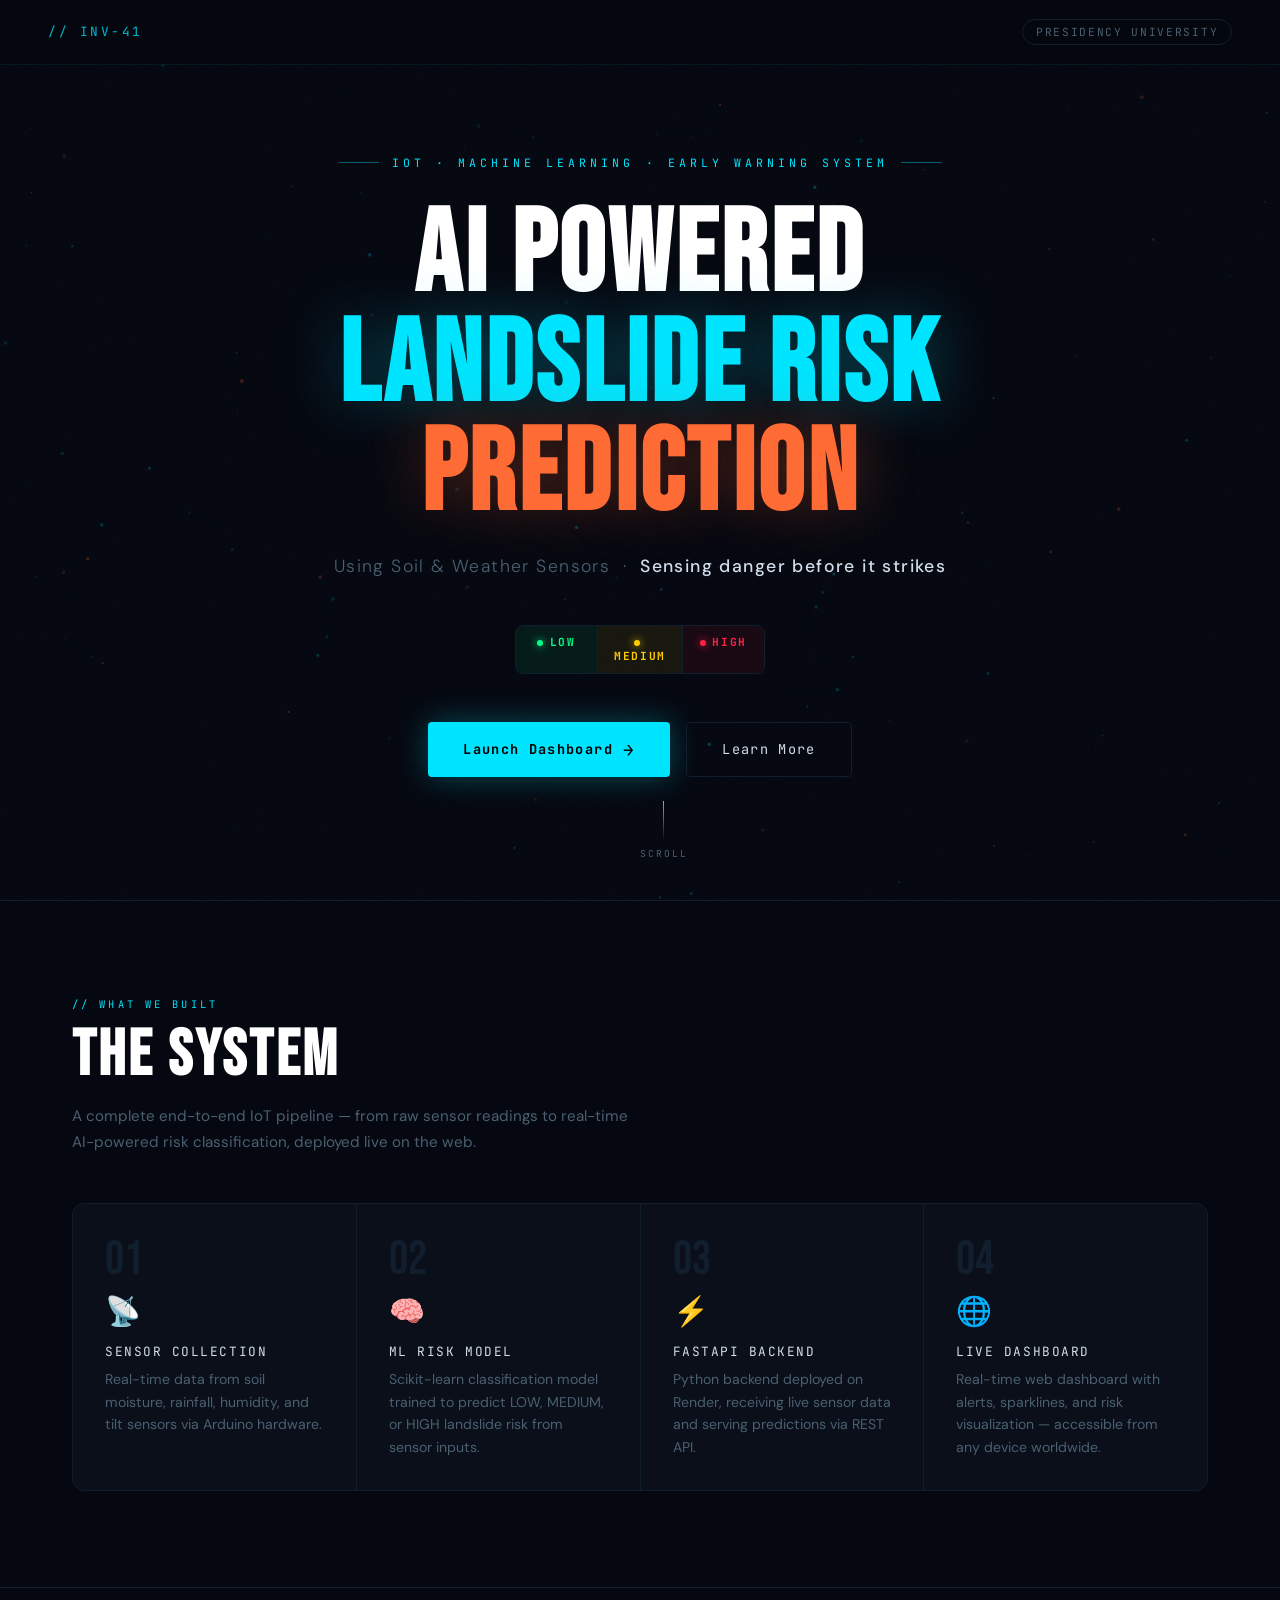
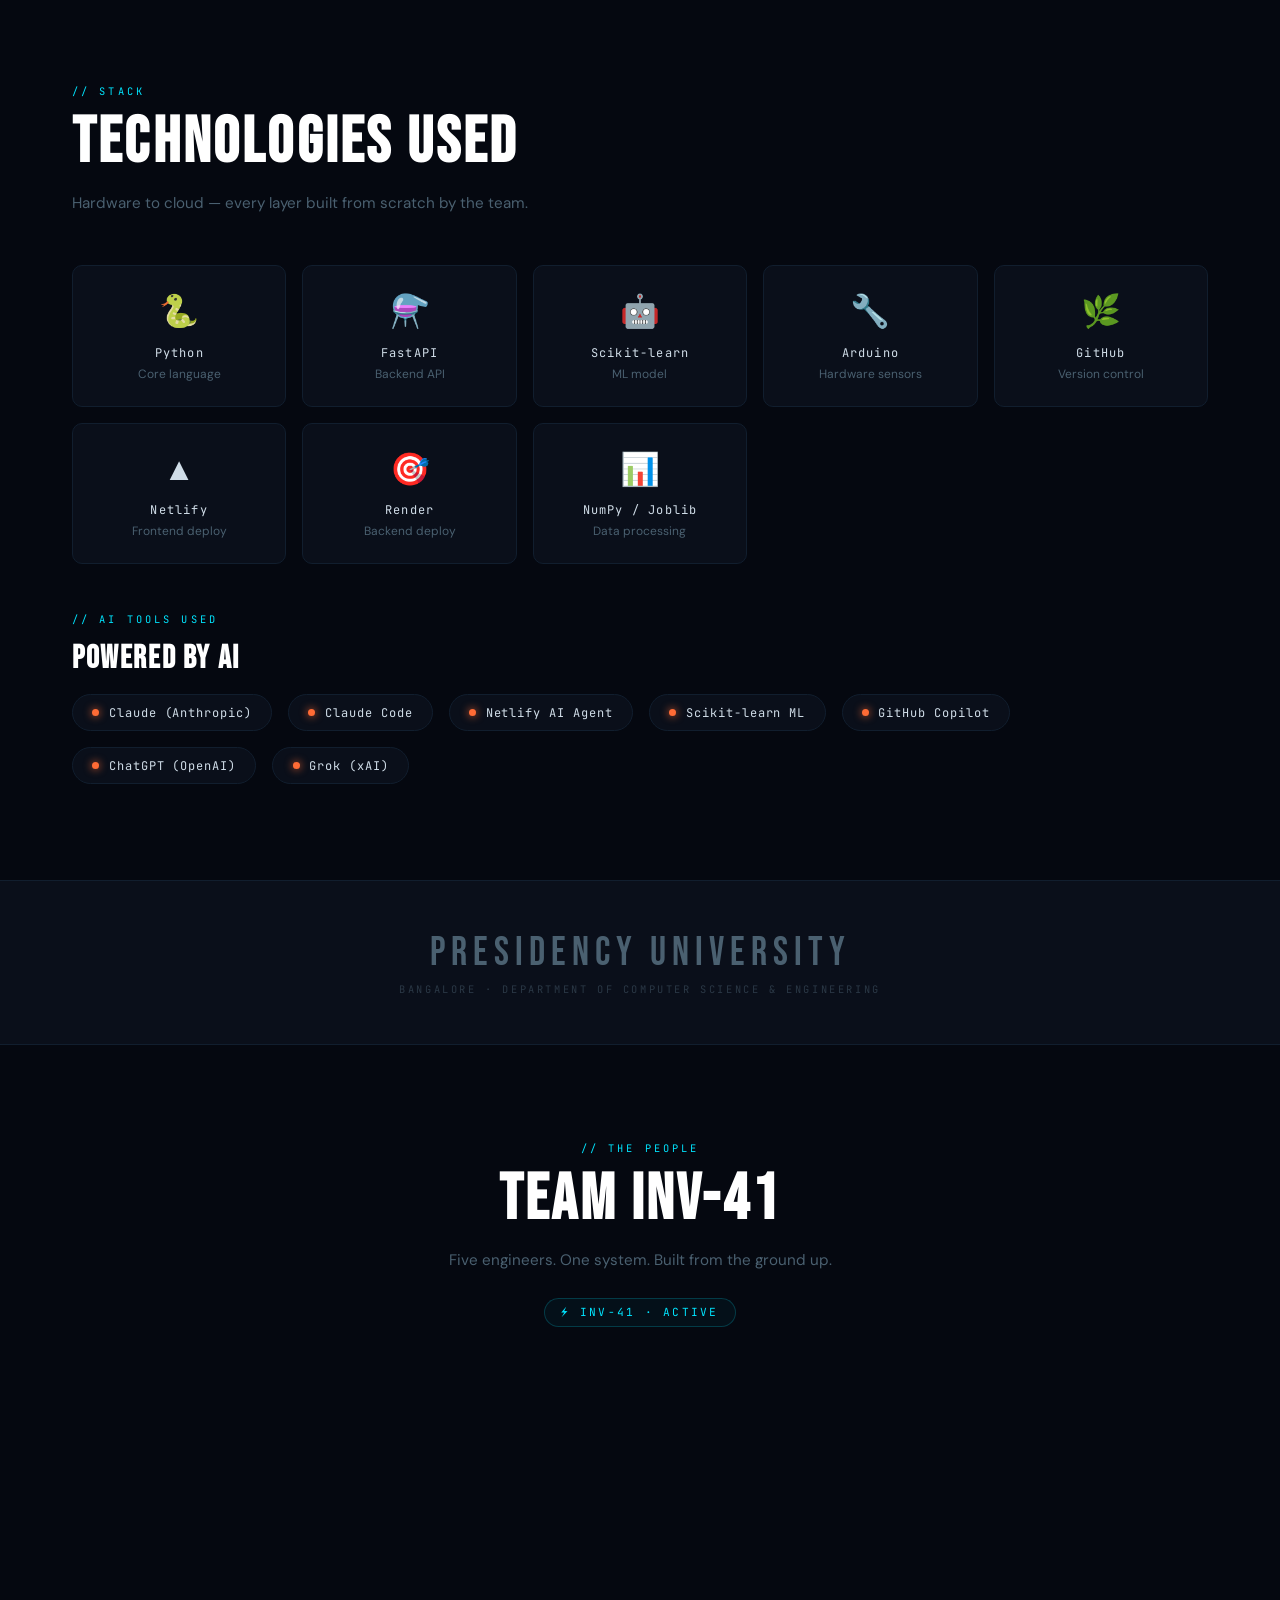
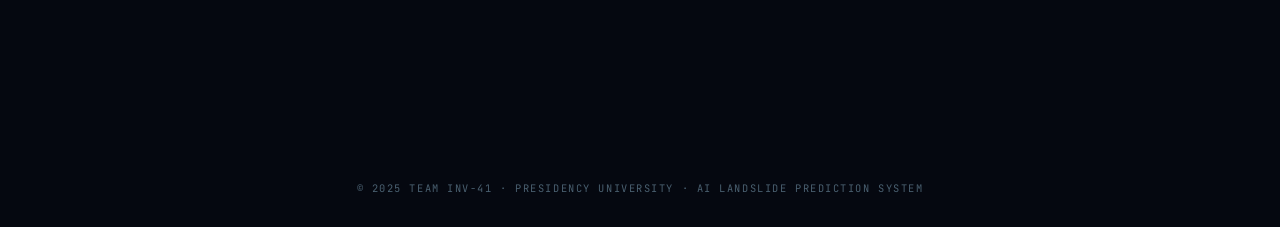
==== landing.html @ 7fa64086 "add landing page" ====
<!DOCTYPE html>
<html lang="en">
<head>
<meta charset="UTF-8"/>
<meta name="viewport" content="width=device-width, initial-scale=1.0"/>
<title>INV-41 — AI Landslide Risk Prediction</title>
<link href="https://fonts.googleapis.com/css2?family=Bebas+Neue&family=DM+Sans:wght@300;400;500&family=JetBrains+Mono:wght@400;700&display=swap" rel="stylesheet"/>
<style>
:root {
  --bg:       #050810;
  --surface:  #0a0f1a;
  --border:   #111e2e;
  --accent:   #00e5ff;
  --accent2:  #ff6b35;
  --text:     #d0dde8;
  --dim:      #4a6070;
  --danger:   #ff2244;
  --safe:     #00ff88;
  --warn:     #ffcc00;
}

*, *::before, *::after { box-sizing: border-box; margin: 0; padding: 0; }

html { scroll-behavior: smooth; }

body {
  background: var(--bg);
  color: var(--text);
  font-family: 'DM Sans', sans-serif;
  overflow-x: hidden;
}

/* ── CANVAS BACKGROUND ── */
#bg-canvas {
  position: fixed;
  inset: 0;
  z-index: 0;
  opacity: .5;
}

/* ── NOISE OVERLAY ── */
body::after {
  content: '';
  position: fixed;
  inset: 0;
  background-image: url("data:image/svg+xml,%3Csvg viewBox='0 0 256 256' xmlns='http://www.w3.org/2000/svg'%3E%3Cfilter id='noise'%3E%3CfeTurbulence type='fractalNoise' baseFrequency='0.9' numOctaves='4' stitchTiles='stitch'/%3E%3C/filter%3E%3Crect width='100%25' height='100%25' filter='url(%23noise)' opacity='0.04'/%3E%3C/svg%3E");
  pointer-events: none;
  z-index: 1;
  opacity: .4;
}

/* ── NAV ── */
nav {
  position: fixed;
  top: 0; left: 0; right: 0;
  z-index: 100;
  display: flex;
  align-items: center;
  justify-content: space-between;
  padding: 1.2rem 3rem;
  border-bottom: 1px solid rgba(0,229,255,.08);
  background: rgba(5,8,16,.8);
  backdrop-filter: blur(20px);
}
.nav-logo {
  font-family: 'JetBrains Mono', monospace;
  font-size: .8rem;
  color: var(--accent);
  letter-spacing: .2em;
  opacity: .8;
}
.nav-badge {
  font-family: 'JetBrains Mono', monospace;
  font-size: .7rem;
  color: var(--dim);
  letter-spacing: .15em;
  border: 1px solid var(--border);
  padding: .3rem .8rem;
  border-radius: 20px;
}

/* ── HERO ── */
.hero {
  position: relative;
  z-index: 2;
  min-height: 100vh;
  display: flex;
  flex-direction: column;
  align-items: center;
  justify-content: center;
  text-align: center;
  padding: 6rem 2rem 4rem;
}

.hero-eyebrow {
  font-family: 'JetBrains Mono', monospace;
  font-size: .72rem;
  letter-spacing: .35em;
  color: var(--accent);
  text-transform: uppercase;
  margin-bottom: 2rem;
  opacity: 0;
  animation: fadeUp .8s ease .2s forwards;
  display: flex;
  align-items: center;
  gap: .8rem;
}
.hero-eyebrow::before, .hero-eyebrow::after {
  content: '';
  width: 40px;
  height: 1px;
  background: var(--accent);
  opacity: .4;
}

.hero-title {
  font-family: 'Bebas Neue', sans-serif;
  font-size: clamp(3.5rem, 9vw, 8rem);
  line-height: .95;
  letter-spacing: .03em;
  color: #fff;
  margin-bottom: 1.5rem;
  opacity: 0;
  animation: fadeUp .9s ease .4s forwards;
}
.hero-title .line2 {
  color: var(--accent);
  display: block;
  text-shadow: 0 0 60px rgba(0,229,255,.3);
}
.hero-title .line3 {
  color: var(--accent2);
  display: block;
  text-shadow: 0 0 60px rgba(255,107,53,.3);
}

.hero-tagline {
  font-size: 1.1rem;
  font-weight: 300;
  color: var(--dim);
  letter-spacing: .08em;
  margin-bottom: 3rem;
  opacity: 0;
  animation: fadeUp .9s ease .6s forwards;
}
.hero-tagline em {
  color: var(--text);
  font-style: normal;
  font-weight: 500;
}

.hero-cta {
  opacity: 0;
  animation: fadeUp .9s ease .8s forwards;
  display: flex;
  gap: 1rem;
  flex-wrap: wrap;
  justify-content: center;
}

.btn-primary {
  display: inline-flex;
  align-items: center;
  gap: .6rem;
  background: var(--accent);
  color: #000;
  font-family: 'JetBrains Mono', monospace;
  font-size: .85rem;
  font-weight: 700;
  letter-spacing: .1em;
  padding: 1rem 2.2rem;
  border-radius: 4px;
  text-decoration: none;
  transition: transform .2s, box-shadow .2s;
  box-shadow: 0 0 30px rgba(0,229,255,.3);
}
.btn-primary:hover {
  transform: translateY(-3px);
  box-shadow: 0 0 50px rgba(0,229,255,.5);
}
.btn-primary .arrow {
  font-size: 1.1rem;
  transition: transform .2s;
}
.btn-primary:hover .arrow { transform: translateX(4px); }

.btn-secondary {
  display: inline-flex;
  align-items: center;
  gap: .6rem;
  background: transparent;
  color: var(--text);
  font-family: 'JetBrains Mono', monospace;
  font-size: .85rem;
  letter-spacing: .1em;
  padding: 1rem 2.2rem;
  border-radius: 4px;
  border: 1px solid var(--border);
  text-decoration: none;
  transition: border-color .2s, color .2s;
}
.btn-secondary:hover {
  border-color: var(--accent);
  color: var(--accent);
}

/* scroll indicator */
.scroll-hint {
  position: absolute;
  bottom: 2.5rem;
  left: 50%;
  transform: translateX(-50%);
  display: flex;
  flex-direction: column;
  align-items: center;
  gap: .4rem;
  font-family: 'JetBrains Mono', monospace;
  font-size: .6rem;
  color: var(--dim);
  letter-spacing: .2em;
  opacity: 0;
  animation: fadeUp .9s ease 1.2s forwards;
}
.scroll-line {
  width: 1px;
  height: 40px;
  background: linear-gradient(to bottom, var(--accent), transparent);
  animation: scrollDrop 1.5s ease-in-out infinite;
}
@keyframes scrollDrop {
  0%   { transform: scaleY(0); transform-origin: top; }
  50%  { transform: scaleY(1); transform-origin: top; }
  51%  { transform: scaleY(1); transform-origin: bottom; }
  100% { transform: scaleY(0); transform-origin: bottom; }
}

/* ── RISK INDICATOR STRIP ── */
.risk-strip {
  position: relative;
  z-index: 2;
  display: flex;
  justify-content: center;
  gap: 0;
  margin: 0 auto;
  max-width: 500px;
  border-radius: 8px;
  overflow: hidden;
  border: 1px solid var(--border);
  opacity: 0;
  animation: fadeUp .9s ease 1s forwards;
  margin-bottom: 3rem;
}
.risk-pill {
  flex: 1;
  text-align: center;
  padding: .6rem 1rem;
  font-family: 'JetBrains Mono', monospace;
  font-size: .7rem;
  letter-spacing: .15em;
  font-weight: 700;
}
.risk-pill.low   { background: rgba(0,255,136,.08);  color: var(--safe);   border-right: 1px solid var(--border); }
.risk-pill.med   { background: rgba(255,204,0,.08);  color: var(--warn);   border-right: 1px solid var(--border); }
.risk-pill.high  { background: rgba(255,34,68,.08);  color: var(--danger); }
.risk-pill .dot  { display: inline-block; width: 6px; height: 6px; border-radius: 50%; margin-right: .4rem; vertical-align: middle; }
.risk-pill.low  .dot  { background: var(--safe);   box-shadow: 0 0 8px var(--safe); }
.risk-pill.med  .dot  { background: var(--warn);   box-shadow: 0 0 8px var(--warn); }
.risk-pill.high .dot  { background: var(--danger); box-shadow: 0 0 8px var(--danger); animation: dangerBlink 1s infinite; }
@keyframes dangerBlink { 0%,100%{opacity:1} 50%{opacity:.3} }

/* ── SECTIONS ── */
section {
  position: relative;
  z-index: 2;
  max-width: 1200px;
  margin: 0 auto;
  padding: 6rem 2rem;
}

.section-label {
  font-family: 'JetBrains Mono', monospace;
  font-size: .65rem;
  letter-spacing: .3em;
  color: var(--accent);
  text-transform: uppercase;
  margin-bottom: .8rem;
}
.section-heading {
  font-family: 'Bebas Neue', sans-serif;
  font-size: clamp(2.5rem, 5vw, 4rem);
  letter-spacing: .05em;
  color: #fff;
  margin-bottom: 1rem;
  line-height: 1;
}
.section-sub {
  font-size: .95rem;
  color: var(--dim);
  max-width: 560px;
  line-height: 1.7;
  margin-bottom: 3rem;
}

/* ── WHAT WE BUILT ── */
.built-grid {
  display: grid;
  grid-template-columns: repeat(auto-fit, minmax(260px, 1fr));
  gap: 1px;
  background: var(--border);
  border: 1px solid var(--border);
  border-radius: 12px;
  overflow: hidden;
}
.built-card {
  background: var(--surface);
  padding: 2rem;
  transition: background .3s;
  position: relative;
  overflow: hidden;
}
.built-card:hover { background: #0d1828; }
.built-card::before {
  content: '';
  position: absolute;
  top: 0; left: 0; right: 0;
  height: 2px;
  background: var(--card-color, var(--accent));
  transform: scaleX(0);
  transform-origin: left;
  transition: transform .4s ease;
}
.built-card:hover::before { transform: scaleX(1); }
.built-num {
  font-family: 'Bebas Neue', sans-serif;
  font-size: 3rem;
  color: var(--border);
  line-height: 1;
  margin-bottom: .5rem;
  transition: color .3s;
}
.built-card:hover .built-num { color: var(--card-color, var(--accent)); opacity: .3; }
.built-icon { font-size: 1.8rem; margin-bottom: .8rem; }
.built-title {
  font-family: 'JetBrains Mono', monospace;
  font-size: .8rem;
  letter-spacing: .12em;
  color: var(--text);
  margin-bottom: .5rem;
  text-transform: uppercase;
}
.built-desc { font-size: .88rem; color: var(--dim); line-height: 1.6; }

/* ── TECH STACK ── */
.tech-grid {
  display: grid;
  grid-template-columns: repeat(auto-fit, minmax(180px, 1fr));
  gap: 1rem;
}
.tech-card {
  background: var(--surface);
  border: 1px solid var(--border);
  border-radius: 10px;
  padding: 1.5rem;
  text-align: center;
  transition: border-color .3s, transform .3s;
  cursor: default;
}
.tech-card:hover {
  border-color: var(--accent);
  transform: translateY(-4px);
}
.tech-icon { font-size: 2rem; margin-bottom: .8rem; display: block; }
.tech-name {
  font-family: 'JetBrains Mono', monospace;
  font-size: .75rem;
  letter-spacing: .1em;
  color: var(--text);
  margin-bottom: .3rem;
}
.tech-role { font-size: .75rem; color: var(--dim); }

/* ── AI TOOLS ── */
.ai-row {
  display: flex;
  flex-wrap: wrap;
  gap: 1rem;
  margin-top: 1rem;
}
.ai-chip {
  display: flex;
  align-items: center;
  gap: .6rem;
  background: var(--surface);
  border: 1px solid var(--border);
  border-radius: 40px;
  padding: .6rem 1.2rem;
  font-family: 'JetBrains Mono', monospace;
  font-size: .75rem;
  color: var(--text);
  letter-spacing: .08em;
  transition: border-color .3s, color .3s;
}
.ai-chip:hover { border-color: var(--accent2); color: var(--accent2); }
.ai-chip-dot {
  width: 7px; height: 7px;
  border-radius: 50%;
  background: var(--accent2);
  box-shadow: 0 0 8px var(--accent2);
}

/* ── TEAM ── */
.team-grid {
  display: flex;
  flex-wrap: wrap;
  gap: 1rem;
  justify-content: center;
}
.team-card {
  background: var(--surface);
  border: 1px solid var(--border);
  border-radius: 12px;
  padding: 2rem 2.5rem;
  text-align: center;
  min-width: 160px;
  transition: border-color .3s, transform .3s;
  position: relative;
  overflow: hidden;
}
.team-card::after {
  content: '';
  position: absolute;
  bottom: 0; left: 0; right: 0;
  height: 2px;
  background: linear-gradient(90deg, var(--accent), var(--accent2));
  transform: scaleX(0);
  transition: transform .4s;
}
.team-card:hover { border-color: rgba(0,229,255,.3); transform: translateY(-4px); }
.team-card:hover::after { transform: scaleX(1); }
.team-avatar {
  width: 52px; height: 52px;
  border-radius: 50%;
  background: var(--border);
  display: flex; align-items: center; justify-content: center;
  font-size: 1.4rem;
  margin: 0 auto 1rem;
  border: 2px solid var(--border);
  transition: border-color .3s;
}
.team-card:hover .team-avatar { border-color: var(--accent); }
.team-name {
  font-family: 'Bebas Neue', sans-serif;
  font-size: 1.3rem;
  letter-spacing: .08em;
  color: #fff;
  margin-bottom: .2rem;
}
.team-role {
  font-family: 'JetBrains Mono', monospace;
  font-size: .6rem;
  color: var(--dim);
  letter-spacing: .15em;
}

.team-badge {
  display: inline-block;
  font-family: 'JetBrains Mono', monospace;
  font-size: .7rem;
  letter-spacing: .2em;
  color: var(--accent);
  border: 1px solid rgba(0,229,255,.2);
  padding: .4rem 1rem;
  border-radius: 20px;
  margin-bottom: 3rem;
  background: rgba(0,229,255,.04);
}

/* ── UNIVERSITY ── */
.uni-bar {
  position: relative;
  z-index: 2;
  text-align: center;
  padding: 3rem 2rem;
  border-top: 1px solid var(--border);
  border-bottom: 1px solid var(--border);
  background: var(--surface);
}
.uni-name {
  font-family: 'Bebas Neue', sans-serif;
  font-size: clamp(1.5rem, 4vw, 2.5rem);
  letter-spacing: .15em;
  color: var(--dim);
}
.uni-sub {
  font-family: 'JetBrains Mono', monospace;
  font-size: .65rem;
  color: var(--dim);
  letter-spacing: .25em;
  margin-top: .3rem;
  opacity: .5;
}

/* ── FOOTER ── */
footer {
  position: relative;
  z-index: 2;
  text-align: center;
  padding: 2rem;
  font-family: 'JetBrains Mono', monospace;
  font-size: .65rem;
  color: var(--dim);
  letter-spacing: .15em;
}

/* ── DIVIDER ── */
.divider {
  position: relative;
  z-index: 2;
  width: 100%;
  height: 1px;
  background: var(--border);
}

/* ── ANIMATIONS ── */
@keyframes fadeUp {
  from { opacity: 0; transform: translateY(24px); }
  to   { opacity: 1; transform: translateY(0); }
}

.reveal {
  opacity: 0;
  transform: translateY(30px);
  transition: opacity .7s ease, transform .7s ease;
}
.reveal.visible {
  opacity: 1;
  transform: translateY(0);
}

/* ── RESPONSIVE ── */
@media (max-width: 600px) {
  nav { padding: 1rem 1.5rem; }
  .hero { padding: 5rem 1.2rem 3rem; }
  section { padding: 4rem 1.2rem; }
  .team-grid { gap: .8rem; }
  .team-card { min-width: 130px; padding: 1.5rem; }
}
</style>
</head>
<body>

<!-- Animated background canvas -->
<canvas id="bg-canvas"></canvas>

<!-- NAV -->
<nav>
  <div class="nav-logo">// INV-41</div>
  <div class="nav-badge">PRESIDENCY UNIVERSITY</div>
</nav>

<!-- HERO -->
<section class="hero">
  <div class="hero-eyebrow">IoT · Machine Learning · Early Warning System</div>

  <h1 class="hero-title">
    AI POWERED
    <span class="line2">LANDSLIDE RISK</span>
    <span class="line3">PREDICTION</span>
  </h1>

  <p class="hero-tagline">Using Soil & Weather Sensors &nbsp;·&nbsp; <em>Sensing danger before it strikes</em></p>

  <div class="risk-strip">
    <div class="risk-pill low"><span class="dot"></span>LOW</div>
    <div class="risk-pill med"><span class="dot"></span>MEDIUM</div>
    <div class="risk-pill high"><span class="dot"></span>HIGH</div>
  </div>

  <div class="hero-cta">
    <a href="https://landslideprediction41.netlify.app" class="btn-primary">
      Launch Dashboard <span class="arrow">→</span>
    </a>
    <a href="#about" class="btn-secondary">Learn More</a>
  </div>

  <div class="scroll-hint">
    <div class="scroll-line"></div>
    SCROLL
  </div>
</section>

<div class="divider"></div>

<!-- WHAT WE BUILT -->
<section id="about">
  <div class="reveal">
    <div class="section-label">// What We Built</div>
    <h2 class="section-heading">THE SYSTEM</h2>
    <p class="section-sub">A complete end-to-end IoT pipeline — from raw sensor readings to real-time AI-powered risk classification, deployed live on the web.</p>
  </div>

  <div class="built-grid reveal">
    <div class="built-card" style="--card-color:#00e5ff">
      <div class="built-num">01</div>
      <div class="built-icon">📡</div>
      <div class="built-title">Sensor Collection</div>
      <div class="built-desc">Real-time data from soil moisture, rainfall, humidity, and tilt sensors via Arduino hardware.</div>
    </div>
    <div class="built-card" style="--card-color:#00ff88">
      <div class="built-num">02</div>
      <div class="built-icon">🧠</div>
      <div class="built-title">ML Risk Model</div>
      <div class="built-desc">Scikit-learn classification model trained to predict LOW, MEDIUM, or HIGH landslide risk from sensor inputs.</div>
    </div>
    <div class="built-card" style="--card-color:#ff6b35">
      <div class="built-num">03</div>
      <div class="built-icon">⚡</div>
      <div class="built-title">FastAPI Backend</div>
      <div class="built-desc">Python backend deployed on Render, receiving live sensor data and serving predictions via REST API.</div>
    </div>
    <div class="built-card" style="--card-color:#aa44ff">
      <div class="built-num">04</div>
      <div class="built-icon">🌐</div>
      <div class="built-title">Live Dashboard</div>
      <div class="built-desc">Real-time web dashboard with alerts, sparklines, and risk visualization — accessible from any device worldwide.</div>
    </div>
  </div>
</section>

<div class="divider"></div>

<!-- TECH STACK -->
<section>
  <div class="reveal">
    <div class="section-label">// Stack</div>
    <h2 class="section-heading">TECHNOLOGIES USED</h2>
    <p class="section-sub">Hardware to cloud — every layer built from scratch by the team.</p>
  </div>

  <div class="tech-grid reveal">
    <div class="tech-card">
      <span class="tech-icon">🐍</span>
      <div class="tech-name">Python</div>
      <div class="tech-role">Core language</div>
    </div>
    <div class="tech-card">
      <span class="tech-icon">⚗️</span>
      <div class="tech-name">FastAPI</div>
      <div class="tech-role">Backend API</div>
    </div>
    <div class="tech-card">
      <span class="tech-icon">🤖</span>
      <div class="tech-name">Scikit-learn</div>
      <div class="tech-role">ML model</div>
    </div>
    <div class="tech-card">
      <span class="tech-icon">🔧</span>
      <div class="tech-name">Arduino</div>
      <div class="tech-role">Hardware sensors</div>
    </div>
    <div class="tech-card">
      <span class="tech-icon">🌿</span>
      <div class="tech-name">GitHub</div>
      <div class="tech-role">Version control</div>
    </div>
    <div class="tech-card">
      <span class="tech-icon">▲</span>
      <div class="tech-name">Netlify</div>
      <div class="tech-role">Frontend deploy</div>
    </div>
    <div class="tech-card">
      <span class="tech-icon">🎯</span>
      <div class="tech-name">Render</div>
      <div class="tech-role">Backend deploy</div>
    </div>
    <div class="tech-card">
      <span class="tech-icon">📊</span>
      <div class="tech-name">NumPy / Joblib</div>
      <div class="tech-role">Data processing</div>
    </div>
  </div>

  <!-- AI Tools -->
  <div style="margin-top:3rem" class="reveal">
    <div class="section-label">// AI Tools Used</div>
    <h3 style="font-family:'Bebas Neue',sans-serif;font-size:2rem;letter-spacing:.05em;color:#fff;margin-bottom:1rem">POWERED BY AI</h3>
    <div class="ai-row">
      <div class="ai-chip"><span class="ai-chip-dot"></span>Claude (Anthropic)</div>
      <div class="ai-chip"><span class="ai-chip-dot"></span>Claude Code</div>
      <div class="ai-chip"><span class="ai-chip-dot"></span>Netlify AI Agent</div>
      <div class="ai-chip"><span class="ai-chip-dot"></span>Scikit-learn ML</div>
      <div class="ai-chip"><span class="ai-chip-dot"></span>GitHub Copilot</div>
      <div class="ai-chip"><span class="ai-chip-dot"></span>ChatGPT (OpenAI)</div>
      <div class="ai-chip"><span class="ai-chip-dot"></span>Grok (xAI)</div>
    </div>
  </div>
</section>

<div class="uni-bar">
  <div class="uni-name">PRESIDENCY UNIVERSITY</div>
  <div class="uni-sub">BANGALORE · DEPARTMENT OF COMPUTER SCIENCE & ENGINEERING</div>
</div>

<!-- TEAM -->
<section style="text-align:center">
  <div class="reveal">
    <div class="section-label">// The People</div>
    <h2 class="section-heading">TEAM INV-41</h2>
    <p class="section-sub" style="margin:0 auto 1.5rem">Five engineers. One system. Built from the ground up.</p>
    <div class="team-badge">⚡ INV-41 · ACTIVE</div>
  </div>

  <div class="team-grid reveal">
    <div class="team-card" style="border-color:rgba(0,229,255,.4)">
      <div class="team-avatar" style="border-color:var(--accent)">👨‍💻</div>
      <div class="team-name">Aryan</div>
      <div class="team-role" style="color:var(--accent)">// TEAM LEADER</div>
    </div>
    <div class="team-card">
      <div class="team-avatar">👨‍💻</div>
      <div class="team-name">Aalam</div>
      <div class="team-role">// TEAM MEMBER</div>
    </div>
    <div class="team-card">
      <div class="team-avatar">👨‍💻</div>
      <div class="team-name">Dawar</div>
      <div class="team-role">// TEAM MEMBER</div>
    </div>
    <div class="team-card">
      <div class="team-avatar">👨‍💻</div>
      <div class="team-name">Sreeshant</div>
      <div class="team-role">// TEAM MEMBER</div>
    </div>
    <div class="team-card">
      <div class="team-avatar">👨‍💻</div>
      <div class="team-name">Likithraju</div>
      <div class="team-role">// TEAM MEMBER</div>
    </div>
  </div>

  <div style="margin-top:3rem" class="reveal">
    <a href="https://landslideprediction41.netlify.app" class="btn-primary" style="display:inline-flex">
      Launch Risk Dashboard <span class="arrow">→</span>
    </a>
  </div>
</section>

<footer>
  © 2025 TEAM INV-41 · PRESIDENCY UNIVERSITY · AI LANDSLIDE PREDICTION SYSTEM
</footer>

<script>
// ── ANIMATED PARTICLE BACKGROUND ──
const canvas = document.getElementById('bg-canvas');
const ctx    = canvas.getContext('2d');
let W, H, particles = [];

function resize() {
  W = canvas.width  = window.innerWidth;
  H = canvas.height = window.innerHeight;
}
resize();
window.addEventListener('resize', resize);

class Particle {
  constructor() { this.reset(); }
  reset() {
    this.x  = Math.random() * W;
    this.y  = Math.random() * H;
    this.vx = (Math.random() - .5) * .3;
    this.vy = (Math.random() - .5) * .3;
    this.r  = Math.random() * 1.5 + .5;
    this.a  = Math.random() * .4 + .1;
    this.color = Math.random() > .7 ? '#ff6b35' : '#00e5ff';
  }
  update() {
    this.x += this.vx;
    this.y += this.vy;
    if (this.x < 0 || this.x > W || this.y < 0 || this.y > H) this.reset();
  }
  draw() {
    ctx.beginPath();
    ctx.arc(this.x, this.y, this.r, 0, Math.PI * 2);
    ctx.fillStyle = this.color;
    ctx.globalAlpha = this.a;
    ctx.fill();
    ctx.globalAlpha = 1;
  }
}

for (let i = 0; i < 120; i++) particles.push(new Particle());

// draw connections
function drawConnections() {
  for (let i = 0; i < particles.length; i++) {
    for (let j = i + 1; j < particles.length; j++) {
      const dx = particles[i].x - particles[j].x;
      const dy = particles[i].y - particles[j].y;
      const dist = Math.sqrt(dx*dx + dy*dy);
      if (dist < 100) {
        ctx.beginPath();
        ctx.moveTo(particles[i].x, particles[i].y);
        ctx.lineTo(particles[j].x, particles[j].y);
        ctx.strokeStyle = '#00e5ff';
        ctx.globalAlpha = (1 - dist/100) * .08;
        ctx.lineWidth = .5;
        ctx.stroke();
        ctx.globalAlpha = 1;
      }
    }
  }
}

function animate() {
  ctx.clearRect(0, 0, W, H);
  particles.forEach(p => { p.update(); p.draw(); });
  drawConnections();
  requestAnimationFrame(animate);
}
animate();

// ── SCROLL REVEAL ──
const reveals = document.querySelectorAll('.reveal');
const observer = new IntersectionObserver((entries) => {
  entries.forEach((entry, i) => {
    if (entry.isIntersecting) {
      setTimeout(() => entry.target.classList.add('visible'), i * 100);
    }
  });
}, { threshold: .1 });
reveals.forEach(el => observer.observe(el));
</script>
</body>
</html>
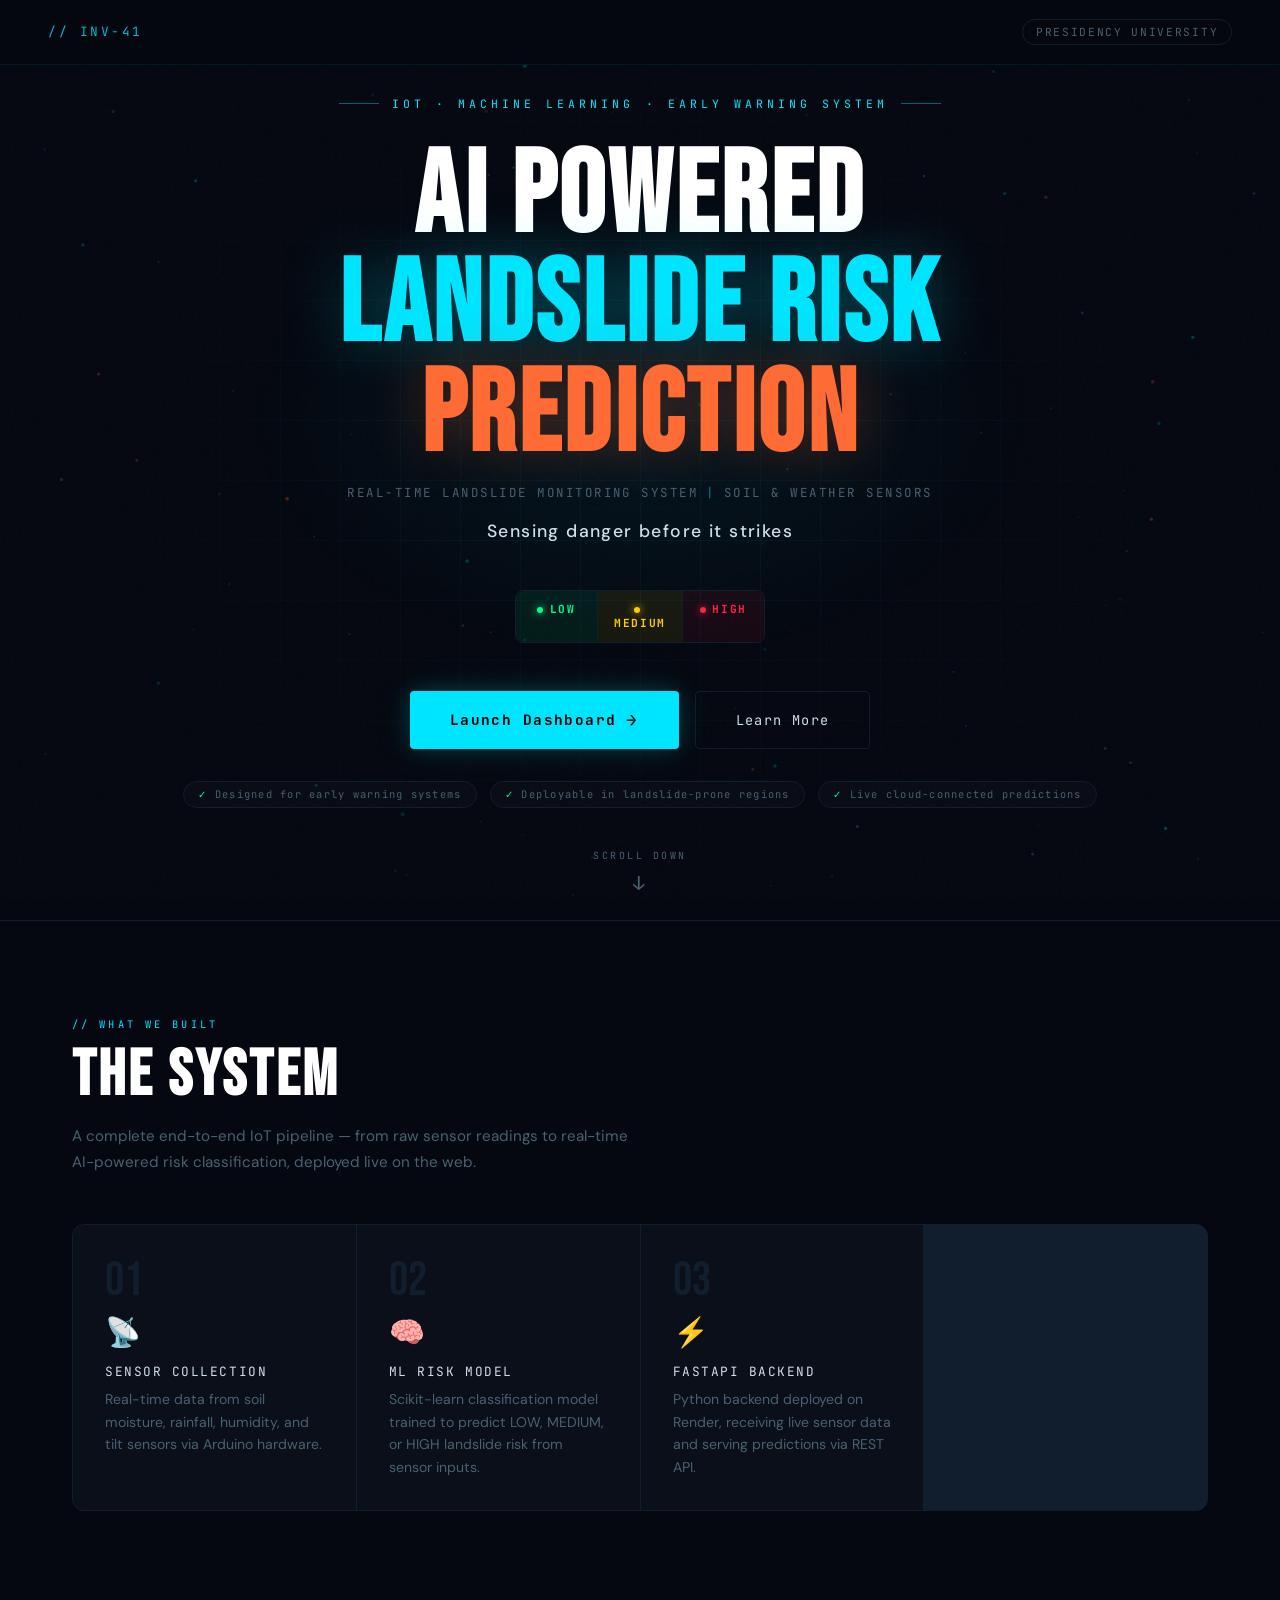
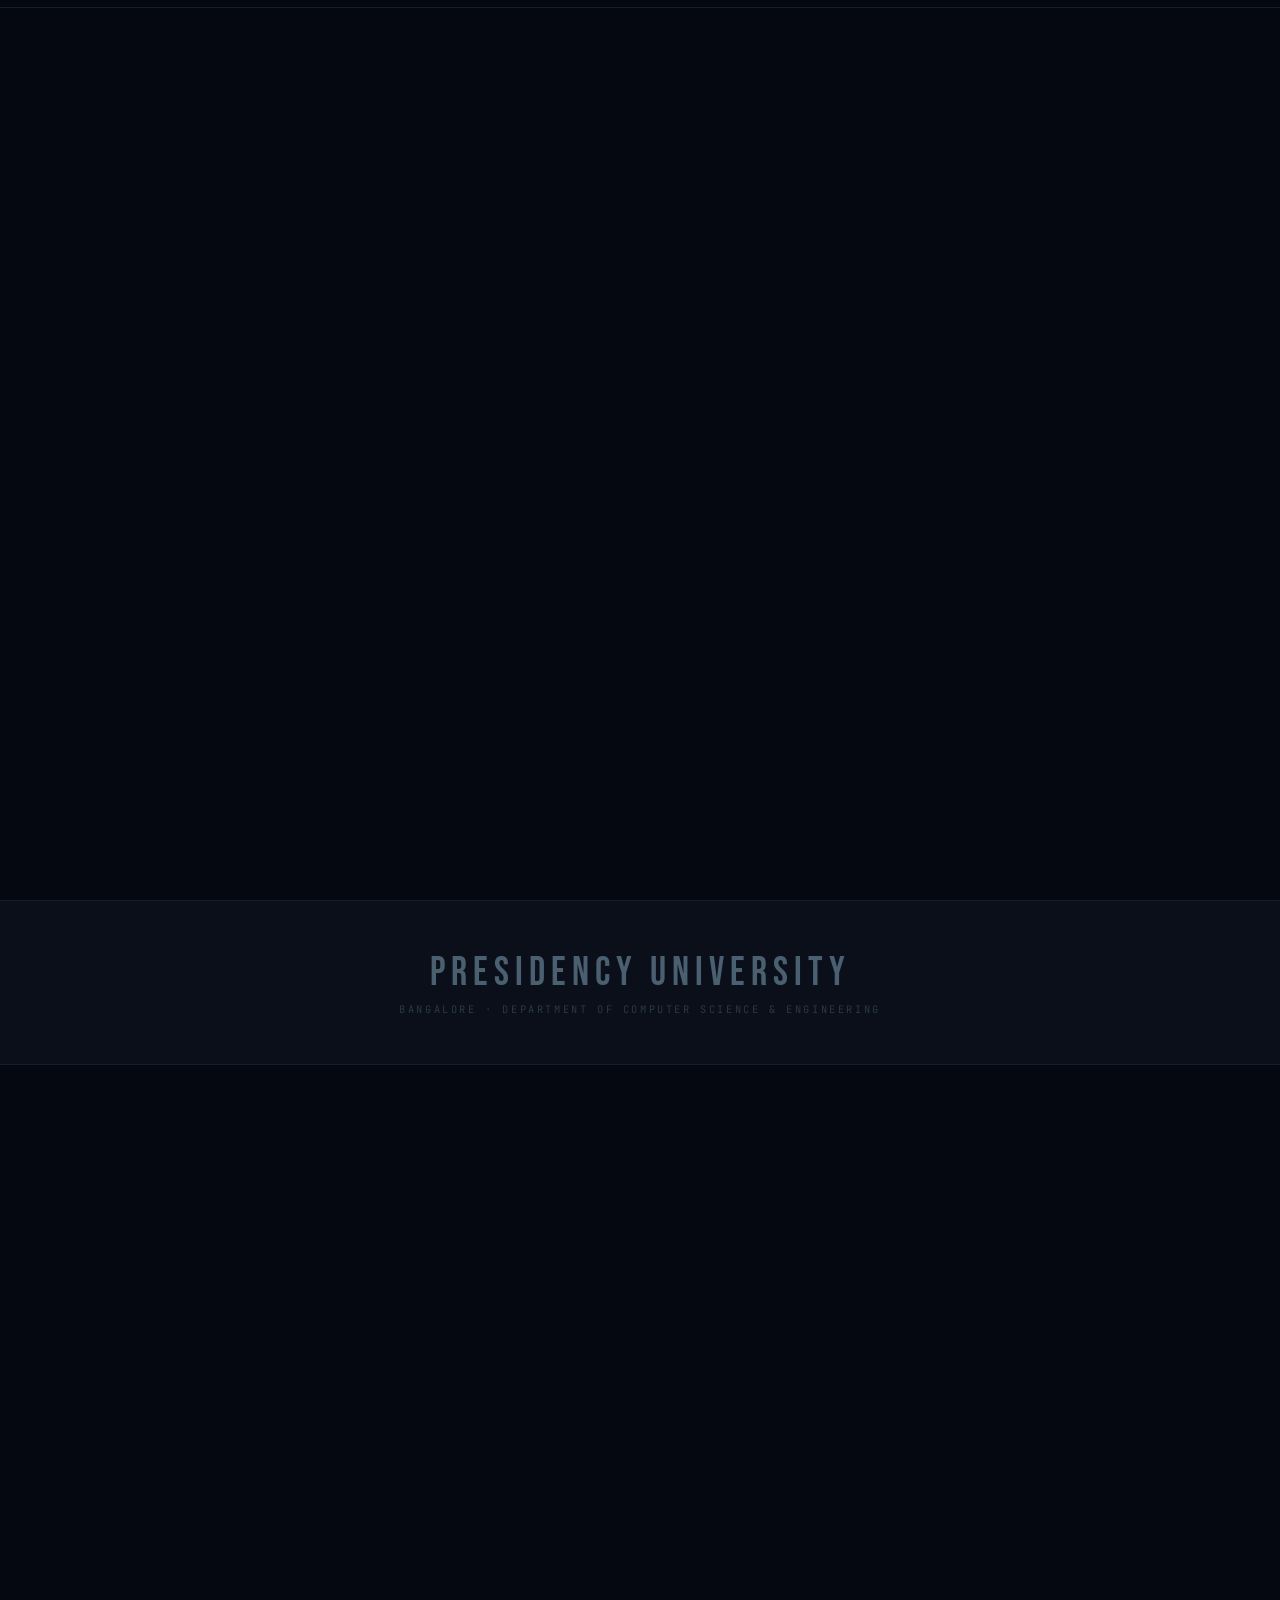
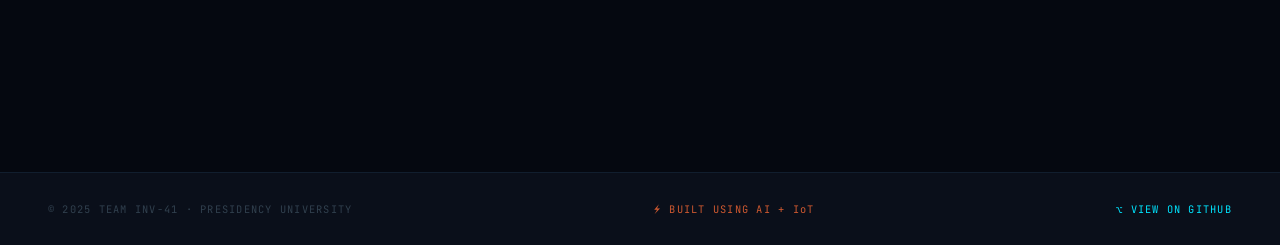
==== commit 8abe1cd3: "update landing page" ====
--- a/landing.html
+++ b/landing.html
@@ -20,7 +20,6 @@
 }
 
 *, *::before, *::after { box-sizing: border-box; margin: 0; padding: 0; }
-
 html { scroll-behavior: smooth; }
 
 body {
@@ -30,7 +29,7 @@
   overflow-x: hidden;
 }
 
-/* ── CANVAS BACKGROUND ── */
+/* ── CANVAS ── */
 #bg-canvas {
   position: fixed;
   inset: 0;
@@ -38,7 +37,7 @@
   opacity: .5;
 }
 
-/* ── NOISE OVERLAY ── */
+/* ── NOISE ── */
 body::after {
   content: '';
   position: fixed;
@@ -89,10 +88,35 @@
   align-items: center;
   justify-content: center;
   text-align: center;
-  padding: 6rem 2rem 4rem;
+  padding: 6rem 2rem 7rem;
+  overflow: hidden;
+}
+
+/* FIX 1: Hero grid + glow */
+.hero-grid {
+  position: absolute;
+  inset: 0;
+  background-image:
+    linear-gradient(rgba(0,229,255,.04) 1px, transparent 1px),
+    linear-gradient(90deg, rgba(0,229,255,.04) 1px, transparent 1px);
+  background-size: 60px 60px;
+  pointer-events: none;
+  z-index: 0;
+  -webkit-mask-image: radial-gradient(ellipse at 50% 50%, black 20%, transparent 75%);
+  mask-image: radial-gradient(ellipse at 50% 50%, black 20%, transparent 75%);
+}
+.hero-glow {
+  position: absolute;
+  top: 45%; left: 50%;
+  transform: translate(-50%, -50%);
+  width: 800px; height: 500px;
+  background: radial-gradient(ellipse, rgba(0,229,255,.07) 0%, transparent 70%);
+  pointer-events: none;
+  z-index: 0;
 }
 
 .hero-eyebrow {
+  position: relative; z-index: 1;
   font-family: 'JetBrains Mono', monospace;
   font-size: .72rem;
   letter-spacing: .35em;
@@ -114,12 +138,13 @@
 }
 
 .hero-title {
+  position: relative; z-index: 1;
   font-family: 'Bebas Neue', sans-serif;
   font-size: clamp(3.5rem, 9vw, 8rem);
   line-height: .95;
   letter-spacing: .03em;
   color: #fff;
-  margin-bottom: 1.5rem;
+  margin-bottom: .8rem;
   opacity: 0;
   animation: fadeUp .9s ease .4s forwards;
 }
@@ -134,7 +159,25 @@
   text-shadow: 0 0 60px rgba(255,107,53,.3);
 }
 
+/* FIX 4: System identity line */
+.hero-identity {
+  position: relative; z-index: 1;
+  font-family: 'JetBrains Mono', monospace;
+  font-size: .78rem;
+  letter-spacing: .2em;
+  color: var(--dim);
+  text-transform: uppercase;
+  margin-bottom: 1.2rem;
+  opacity: 0;
+  animation: fadeUp .9s ease .5s forwards;
+}
+.hero-identity span {
+  color: rgba(0,229,255,.5);
+  margin: 0 .5rem;
+}
+
 .hero-tagline {
+  position: relative; z-index: 1;
   font-size: 1.1rem;
   font-weight: 300;
   color: var(--dim);
@@ -150,6 +193,7 @@
 }
 
 .hero-cta {
+  position: relative; z-index: 1;
   opacity: 0;
   animation: fadeUp .9s ease .8s forwards;
   display: flex;
@@ -158,6 +202,7 @@
   justify-content: center;
 }
 
+/* FIX 2: Stronger CTA */
 .btn-primary {
   display: inline-flex;
   align-items: center;
@@ -165,18 +210,18 @@
   background: var(--accent);
   color: #000;
   font-family: 'JetBrains Mono', monospace;
-  font-size: .85rem;
+  font-size: .9rem;
   font-weight: 700;
   letter-spacing: .1em;
-  padding: 1rem 2.2rem;
+  padding: 1.1rem 2.5rem;
   border-radius: 4px;
   text-decoration: none;
   transition: transform .2s, box-shadow .2s;
-  box-shadow: 0 0 30px rgba(0,229,255,.3);
+  box-shadow: 0 0 20px rgba(0,229,255,.2), 0 0 40px rgba(0,229,255,.1), 0 4px 15px rgba(0,0,0,.4);
 }
 .btn-primary:hover {
   transform: translateY(-3px);
-  box-shadow: 0 0 50px rgba(0,229,255,.5);
+  box-shadow: 0 0 30px rgba(0,229,255,.5), 0 0 60px rgba(0,229,255,.2), 0 8px 25px rgba(0,0,0,.4);
 }
 .btn-primary .arrow {
   font-size: 1.1rem;
@@ -193,7 +238,7 @@
   font-family: 'JetBrains Mono', monospace;
   font-size: .85rem;
   letter-spacing: .1em;
-  padding: 1rem 2.2rem;
+  padding: 1.1rem 2.5rem;
   border-radius: 4px;
   border: 1px solid var(--border);
   text-decoration: none;
@@ -204,69 +249,107 @@
   color: var(--accent);
 }
 
+/* FIX 5: Credibility pills */
+.hero-cred {
+  position: relative; z-index: 1;
+  display: flex;
+  gap: .8rem;
+  flex-wrap: wrap;
+  justify-content: center;
+  margin-top: 2rem;
+  opacity: 0;
+  animation: fadeUp .9s ease 1s forwards;
+}
+.cred-pill {
+  font-family: 'JetBrains Mono', monospace;
+  font-size: .65rem;
+  letter-spacing: .12em;
+  color: var(--dim);
+  border: 1px solid var(--border);
+  padding: .35rem .9rem;
+  border-radius: 20px;
+  background: rgba(255,255,255,.02);
+}
+.cred-pill::before { content: '✓  '; color: var(--safe); }
+
 /* scroll indicator */
 .scroll-hint {
   position: absolute;
-  bottom: 2.5rem;
-  left: 50%;
-  transform: translateX(-50%);
+  bottom: 1.5rem;
+  left: 0;
+  right: 0;
+  margin: 0 auto;
+  width: fit-content;
   display: flex;
   flex-direction: column;
   align-items: center;
-  gap: .4rem;
-  font-family: 'JetBrains Mono', monospace;
-  font-size: .6rem;
+  gap: .5rem;
+  font-family: 'JetBrains Mono', monospace;
+  font-size: .62rem;
   color: var(--dim);
-  letter-spacing: .2em;
+  letter-spacing: .25em;
   opacity: 0;
-  animation: fadeUp .9s ease 1.2s forwards;
-}
-.scroll-line {
-  width: 1px;
-  height: 40px;
-  background: linear-gradient(to bottom, var(--accent), transparent);
-  animation: scrollDrop 1.5s ease-in-out infinite;
-}
-@keyframes scrollDrop {
-  0%   { transform: scaleY(0); transform-origin: top; }
-  50%  { transform: scaleY(1); transform-origin: top; }
-  51%  { transform: scaleY(1); transform-origin: bottom; }
-  100% { transform: scaleY(0); transform-origin: bottom; }
-}
-
-/* ── RISK INDICATOR STRIP ── */
+  animation: fadeUp .9s ease 1.4s forwards;
+  z-index: 10;
+  text-decoration: none;
+  cursor: pointer;
+  transition: color .2s;
+}
+.scroll-hint:hover { color: var(--accent); }
+.scroll-arrow {
+  font-size: 1.2rem;
+  animation: bounceDown 1.6s ease-in-out infinite;
+  display: block;
+}
+@keyframes bounceDown {
+  0%,100% { transform: translateY(0); opacity: .5; }
+  50%      { transform: translateY(6px); opacity: 1; }
+}
+
+/* ── RISK STRIP ── */
 .risk-strip {
-  position: relative;
-  z-index: 2;
+  position: relative; z-index: 1;
   display: flex;
   justify-content: center;
   gap: 0;
-  margin: 0 auto;
+  margin: 0 auto 3rem;
   max-width: 500px;
   border-radius: 8px;
-  overflow: hidden;
+  overflow: visible;
   border: 1px solid var(--border);
   opacity: 0;
   animation: fadeUp .9s ease 1s forwards;
-  margin-bottom: 3rem;
 }
 .risk-pill {
   flex: 1;
   text-align: center;
-  padding: .6rem 1rem;
+  padding: .7rem 1rem;
   font-family: 'JetBrains Mono', monospace;
   font-size: .7rem;
   letter-spacing: .15em;
   font-weight: 700;
-}
-.risk-pill.low   { background: rgba(0,255,136,.08);  color: var(--safe);   border-right: 1px solid var(--border); }
-.risk-pill.med   { background: rgba(255,204,0,.08);  color: var(--warn);   border-right: 1px solid var(--border); }
-.risk-pill.high  { background: rgba(255,34,68,.08);  color: var(--danger); }
-.risk-pill .dot  { display: inline-block; width: 6px; height: 6px; border-radius: 50%; margin-right: .4rem; vertical-align: middle; }
-.risk-pill.low  .dot  { background: var(--safe);   box-shadow: 0 0 8px var(--safe); }
-.risk-pill.med  .dot  { background: var(--warn);   box-shadow: 0 0 8px var(--warn); }
-.risk-pill.high .dot  { background: var(--danger); box-shadow: 0 0 8px var(--danger); animation: dangerBlink 1s infinite; }
+  cursor: default;
+  transition: transform .25s ease, box-shadow .25s ease, background .25s ease, letter-spacing .25s ease;
+  position: relative;
+}
+.risk-pill.low  { background: rgba(0,255,136,.08); color: var(--safe); border-right: 1px solid var(--border); border-radius: 8px 0 0 8px; }
+.risk-pill.med  { background: rgba(255,204,0,.08);  color: var(--warn); border-right: 1px solid var(--border); }
+.risk-pill.high { background: rgba(255,34,68,.08);  color: var(--danger); border-radius: 0 8px 8px 0; }
+.risk-pill.low:hover  { background: rgba(0,255,136,.18); box-shadow: 0 0 20px rgba(0,255,136,.3), inset 0 0 20px rgba(0,255,136,.06); transform: translateY(-4px) scale(1.05); letter-spacing: .22em; z-index:2; }
+.risk-pill.med:hover  { background: rgba(255,204,0,.18);  box-shadow: 0 0 20px rgba(255,204,0,.3),  inset 0 0 20px rgba(255,204,0,.06);  transform: translateY(-4px) scale(1.05); letter-spacing: .22em; z-index:2; }
+.risk-pill.high:hover { background: rgba(255,34,68,.2);   box-shadow: 0 0 24px rgba(255,34,68,.4),  inset 0 0 20px rgba(255,34,68,.08);  transform: translateY(-4px) scale(1.05); letter-spacing: .22em; z-index:2; animation: highShake .3s ease; }
+@keyframes highShake { 0%,100%{transform:translateY(-4px) scale(1.05) translateX(0)} 25%{transform:translateY(-4px) scale(1.05) translateX(-3px)} 75%{transform:translateY(-4px) scale(1.05) translateX(3px)} }
+.risk-pill .dot { display: inline-block; width: 6px; height: 6px; border-radius: 50%; margin-right: .4rem; vertical-align: middle; transition: box-shadow .3s; }
+.risk-pill.low  .dot { background: var(--safe);   box-shadow: 0 0 8px var(--safe); }
+.risk-pill.med  .dot { background: var(--warn);   box-shadow: 0 0 8px var(--warn); }
+.risk-pill.high .dot { background: var(--danger); box-shadow: 0 0 8px var(--danger); animation: dangerBlink 1s infinite; }
+.risk-pill.low:hover  .dot { box-shadow: 0 0 14px var(--safe),   0 0 28px var(--safe); }
+.risk-pill.med:hover  .dot { box-shadow: 0 0 14px var(--warn),   0 0 28px var(--warn); }
+.risk-pill.high:hover .dot { box-shadow: 0 0 14px var(--danger), 0 0 32px var(--danger); }
 @keyframes dangerBlink { 0%,100%{opacity:1} 50%{opacity:.3} }
+/* tooltip */
+.risk-pill .tip { position:absolute; bottom:calc(100% + 10px); left:50%; transform:translateX(-50%) translateY(4px); background:var(--surface); border:1px solid var(--border); border-radius:6px; padding:.35rem .8rem; font-size:.6rem; letter-spacing:.1em; white-space:nowrap; opacity:0; pointer-events:none; transition:opacity .2s, transform .2s; z-index:20; }
+.risk-pill:hover .tip { opacity:1; transform:translateX(-50%) translateY(0); }
 
 /* ── SECTIONS ── */
 section {
@@ -276,7 +359,6 @@
   margin: 0 auto;
   padding: 6rem 2rem;
 }
-
 .section-label {
   font-family: 'JetBrains Mono', monospace;
   font-size: .65rem;
@@ -301,7 +383,7 @@
   margin-bottom: 3rem;
 }
 
-/* ── WHAT WE BUILT ── */
+/* ── BUILT GRID — FIX 3: scale + glow on hover ── */
 .built-grid {
   display: grid;
   grid-template-columns: repeat(auto-fit, minmax(260px, 1fr));
@@ -314,11 +396,16 @@
 .built-card {
   background: var(--surface);
   padding: 2rem;
-  transition: background .3s;
+  transition: background .3s, transform .3s, box-shadow .3s;
   position: relative;
   overflow: hidden;
 }
-.built-card:hover { background: #0d1828; }
+.built-card:hover {
+  background: #0d1828;
+  transform: scale(1.02);
+  box-shadow: 0 0 24px rgba(0,229,255,.08), inset 0 0 0 1px rgba(0,229,255,.15);
+  z-index: 2;
+}
 .built-card::before {
   content: '';
   position: absolute;
@@ -336,7 +423,7 @@
   color: var(--border);
   line-height: 1;
   margin-bottom: .5rem;
-  transition: color .3s;
+  transition: color .3s, opacity .3s;
 }
 .built-card:hover .built-num { color: var(--card-color, var(--accent)); opacity: .3; }
 .built-icon { font-size: 1.8rem; margin-bottom: .8rem; }
@@ -350,7 +437,7 @@
 }
 .built-desc { font-size: .88rem; color: var(--dim); line-height: 1.6; }
 
-/* ── TECH STACK ── */
+/* ── TECH GRID ── */
 .tech-grid {
   display: grid;
   grid-template-columns: repeat(auto-fit, minmax(180px, 1fr));
@@ -362,12 +449,13 @@
   border-radius: 10px;
   padding: 1.5rem;
   text-align: center;
-  transition: border-color .3s, transform .3s;
+  transition: border-color .3s, transform .3s, box-shadow .3s;
   cursor: default;
 }
 .tech-card:hover {
   border-color: var(--accent);
   transform: translateY(-4px);
+  box-shadow: 0 8px 24px rgba(0,229,255,.08);
 }
 .tech-icon { font-size: 2rem; margin-bottom: .8rem; display: block; }
 .tech-name {
@@ -379,7 +467,7 @@
 }
 .tech-role { font-size: .75rem; color: var(--dim); }
 
-/* ── AI TOOLS ── */
+/* ── AI CHIPS ── */
 .ai-row {
   display: flex;
   flex-wrap: wrap;
@@ -461,7 +549,6 @@
   color: var(--dim);
   letter-spacing: .15em;
 }
-
 .team-badge {
   display: inline-block;
   font-family: 'JetBrains Mono', monospace;
@@ -475,7 +562,7 @@
   background: rgba(0,229,255,.04);
 }
 
-/* ── UNIVERSITY ── */
+/* ── UNI BAR ── */
 .uni-bar {
   position: relative;
   z-index: 2;
@@ -500,17 +587,41 @@
   opacity: .5;
 }
 
-/* ── FOOTER ── */
+/* FIX 6: Better footer */
 footer {
   position: relative;
   z-index: 2;
-  text-align: center;
-  padding: 2rem;
+  display: flex;
+  align-items: center;
+  justify-content: space-between;
+  flex-wrap: wrap;
+  gap: 1rem;
+  padding: 1.8rem 3rem;
+  border-top: 1px solid var(--border);
+  background: var(--surface);
   font-family: 'JetBrains Mono', monospace;
   font-size: .65rem;
   color: var(--dim);
-  letter-spacing: .15em;
-}
+  letter-spacing: .12em;
+}
+.footer-left { opacity: .6; }
+.footer-center {
+  display: flex;
+  align-items: center;
+  gap: .5rem;
+  color: var(--accent2);
+  opacity: .8;
+}
+.footer-center::before { content: '⚡'; }
+.footer-right a {
+  color: var(--accent);
+  text-decoration: none;
+  display: flex;
+  align-items: center;
+  gap: .4rem;
+  transition: opacity .2s;
+}
+.footer-right a:hover { opacity: .7; }
 
 /* ── DIVIDER ── */
 .divider {
@@ -526,16 +637,12 @@
   from { opacity: 0; transform: translateY(24px); }
   to   { opacity: 1; transform: translateY(0); }
 }
-
 .reveal {
   opacity: 0;
-  transform: translateY(30px);
-  transition: opacity .7s ease, transform .7s ease;
-}
-.reveal.visible {
-  opacity: 1;
-  transform: translateY(0);
-}
+  transform: translateY(40px);
+  transition: opacity 1s ease, transform 1s ease;
+}
+.reveal.visible { opacity: 1; transform: translateY(0); }
 
 /* ── RESPONSIVE ── */
 @media (max-width: 600px) {
@@ -544,12 +651,12 @@
   section { padding: 4rem 1.2rem; }
   .team-grid { gap: .8rem; }
   .team-card { min-width: 130px; padding: 1.5rem; }
+  footer { flex-direction: column; text-align: center; padding: 1.5rem; }
 }
 </style>
 </head>
 <body>
 
-<!-- Animated background canvas -->
 <canvas id="bg-canvas"></canvas>
 
 <!-- NAV -->
@@ -560,6 +667,9 @@
 
 <!-- HERO -->
 <section class="hero">
+  <div class="hero-grid"></div>
+  <div class="hero-glow"></div>
+
   <div class="hero-eyebrow">IoT · Machine Learning · Early Warning System</div>
 
   <h1 class="hero-title">
@@ -568,12 +678,15 @@
     <span class="line3">PREDICTION</span>
   </h1>
 
-  <p class="hero-tagline">Using Soil & Weather Sensors &nbsp;·&nbsp; <em>Sensing danger before it strikes</em></p>
+  <!-- FIX 4 -->
+  <div class="hero-identity">Real-time landslide monitoring system<span>|</span>Soil & Weather Sensors</div>
+
+  <p class="hero-tagline"><em>Sensing danger before it strikes</em></p>
 
   <div class="risk-strip">
-    <div class="risk-pill low"><span class="dot"></span>LOW</div>
-    <div class="risk-pill med"><span class="dot"></span>MEDIUM</div>
-    <div class="risk-pill high"><span class="dot"></span>HIGH</div>
+    <div class="risk-pill low"><span class="dot"></span>LOW<span class="tip">Safe zone — minimal risk</span></div>
+    <div class="risk-pill med"><span class="dot"></span>MEDIUM<span class="tip">Caution — monitor closely</span></div>
+    <div class="risk-pill high"><span class="dot"></span>HIGH<span class="tip">⚠ DANGER — take action</span></div>
   </div>
 
   <div class="hero-cta">
@@ -583,10 +696,17 @@
     <a href="#about" class="btn-secondary">Learn More</a>
   </div>
 
-  <div class="scroll-hint">
-    <div class="scroll-line"></div>
-    SCROLL
-  </div>
+  <!-- FIX 5 -->
+  <div class="hero-cred">
+    <div class="cred-pill">Designed for early warning systems</div>
+    <div class="cred-pill">Deployable in landslide-prone regions</div>
+    <div class="cred-pill">Live cloud-connected predictions</div>
+  </div>
+
+  <a class="scroll-hint" href="#about">
+    SCROLL DOWN
+    <span class="scroll-arrow">↓</span>
+  </a>
 </section>
 
 <div class="divider"></div>
@@ -599,26 +719,26 @@
     <p class="section-sub">A complete end-to-end IoT pipeline — from raw sensor readings to real-time AI-powered risk classification, deployed live on the web.</p>
   </div>
 
-  <div class="built-grid reveal">
-    <div class="built-card" style="--card-color:#00e5ff">
+  <div class="built-grid">
+    <div class="built-card reveal" style="--card-color:#00e5ff">
       <div class="built-num">01</div>
       <div class="built-icon">📡</div>
       <div class="built-title">Sensor Collection</div>
       <div class="built-desc">Real-time data from soil moisture, rainfall, humidity, and tilt sensors via Arduino hardware.</div>
     </div>
-    <div class="built-card" style="--card-color:#00ff88">
+    <div class="built-card reveal" style="--card-color:#00ff88">
       <div class="built-num">02</div>
       <div class="built-icon">🧠</div>
       <div class="built-title">ML Risk Model</div>
       <div class="built-desc">Scikit-learn classification model trained to predict LOW, MEDIUM, or HIGH landslide risk from sensor inputs.</div>
     </div>
-    <div class="built-card" style="--card-color:#ff6b35">
+    <div class="built-card reveal" style="--card-color:#ff6b35">
       <div class="built-num">03</div>
       <div class="built-icon">⚡</div>
       <div class="built-title">FastAPI Backend</div>
       <div class="built-desc">Python backend deployed on Render, receiving live sensor data and serving predictions via REST API.</div>
     </div>
-    <div class="built-card" style="--card-color:#aa44ff">
+    <div class="built-card reveal" style="--card-color:#aa44ff">
       <div class="built-num">04</div>
       <div class="built-icon">🌐</div>
       <div class="built-title">Live Dashboard</div>
@@ -638,60 +758,27 @@
   </div>
 
   <div class="tech-grid reveal">
-    <div class="tech-card">
-      <span class="tech-icon">🐍</span>
-      <div class="tech-name">Python</div>
-      <div class="tech-role">Core language</div>
-    </div>
-    <div class="tech-card">
-      <span class="tech-icon">⚗️</span>
-      <div class="tech-name">FastAPI</div>
-      <div class="tech-role">Backend API</div>
-    </div>
-    <div class="tech-card">
-      <span class="tech-icon">🤖</span>
-      <div class="tech-name">Scikit-learn</div>
-      <div class="tech-role">ML model</div>
-    </div>
-    <div class="tech-card">
-      <span class="tech-icon">🔧</span>
-      <div class="tech-name">Arduino</div>
-      <div class="tech-role">Hardware sensors</div>
-    </div>
-    <div class="tech-card">
-      <span class="tech-icon">🌿</span>
-      <div class="tech-name">GitHub</div>
-      <div class="tech-role">Version control</div>
-    </div>
-    <div class="tech-card">
-      <span class="tech-icon">▲</span>
-      <div class="tech-name">Netlify</div>
-      <div class="tech-role">Frontend deploy</div>
-    </div>
-    <div class="tech-card">
-      <span class="tech-icon">🎯</span>
-      <div class="tech-name">Render</div>
-      <div class="tech-role">Backend deploy</div>
-    </div>
-    <div class="tech-card">
-      <span class="tech-icon">📊</span>
-      <div class="tech-name">NumPy / Joblib</div>
-      <div class="tech-role">Data processing</div>
-    </div>
-  </div>
-
-  <!-- AI Tools -->
+    <div class="tech-card"><span class="tech-icon">🐍</span><div class="tech-name">Python</div><div class="tech-role">Core language</div></div>
+    <div class="tech-card"><span class="tech-icon">⚗️</span><div class="tech-name">FastAPI</div><div class="tech-role">Backend API</div></div>
+    <div class="tech-card"><span class="tech-icon">🤖</span><div class="tech-name">Scikit-learn</div><div class="tech-role">ML model</div></div>
+    <div class="tech-card"><span class="tech-icon">🔧</span><div class="tech-name">Arduino</div><div class="tech-role">Hardware sensors</div></div>
+    <div class="tech-card"><span class="tech-icon">🌿</span><div class="tech-name">GitHub</div><div class="tech-role">Version control</div></div>
+    <div class="tech-card"><span class="tech-icon">▲</span><div class="tech-name">Netlify</div><div class="tech-role">Frontend deploy</div></div>
+    <div class="tech-card"><span class="tech-icon">🎯</span><div class="tech-name">Render</div><div class="tech-role">Backend deploy</div></div>
+    <div class="tech-card"><span class="tech-icon">📊</span><div class="tech-name">NumPy / Joblib</div><div class="tech-role">Data processing</div></div>
+  </div>
+
   <div style="margin-top:3rem" class="reveal">
     <div class="section-label">// AI Tools Used</div>
     <h3 style="font-family:'Bebas Neue',sans-serif;font-size:2rem;letter-spacing:.05em;color:#fff;margin-bottom:1rem">POWERED BY AI</h3>
     <div class="ai-row">
       <div class="ai-chip"><span class="ai-chip-dot"></span>Claude (Anthropic)</div>
       <div class="ai-chip"><span class="ai-chip-dot"></span>Claude Code</div>
+      <div class="ai-chip"><span class="ai-chip-dot"></span>ChatGPT (OpenAI)</div>
+      <div class="ai-chip"><span class="ai-chip-dot"></span>Grok (xAI)</div>
       <div class="ai-chip"><span class="ai-chip-dot"></span>Netlify AI Agent</div>
       <div class="ai-chip"><span class="ai-chip-dot"></span>Scikit-learn ML</div>
       <div class="ai-chip"><span class="ai-chip-dot"></span>GitHub Copilot</div>
-      <div class="ai-chip"><span class="ai-chip-dot"></span>ChatGPT (OpenAI)</div>
-      <div class="ai-chip"><span class="ai-chip-dot"></span>Grok (xAI)</div>
     </div>
   </div>
 </section>
@@ -711,8 +798,8 @@
   </div>
 
   <div class="team-grid reveal">
-    <div class="team-card" style="border-color:rgba(0,229,255,.4)">
-      <div class="team-avatar" style="border-color:var(--accent)">👨‍💻</div>
+    <div class="team-card" style="border-color:rgba(0,229,255,.4);box-shadow:0 0 20px rgba(0,229,255,.06)">
+      <div class="team-avatar" style="border-color:var(--accent);box-shadow:0 0 12px rgba(0,229,255,.2)">👨‍💻</div>
       <div class="team-name">Aryan</div>
       <div class="team-role" style="color:var(--accent)">// TEAM LEADER</div>
     </div>
@@ -745,12 +832,18 @@
   </div>
 </section>
 
+<!-- FIX 6: Better footer -->
 <footer>
-  © 2025 TEAM INV-41 · PRESIDENCY UNIVERSITY · AI LANDSLIDE PREDICTION SYSTEM
+  <div class="footer-left">© 2025 TEAM INV-41 · PRESIDENCY UNIVERSITY</div>
+  <div class="footer-center">BUILT USING AI + IoT</div>
+  <div class="footer-right">
+    <a href="https://github.com/Aalam23z/Landslide-dashboard" target="_blank">
+      ⌥ VIEW ON GITHUB
+    </a>
+  </div>
 </footer>
 
 <script>
-// ── ANIMATED PARTICLE BACKGROUND ──
 const canvas = document.getElementById('bg-canvas');
 const ctx    = canvas.getContext('2d');
 let W, H, particles = [];
@@ -790,7 +883,6 @@
 
 for (let i = 0; i < 120; i++) particles.push(new Particle());
 
-// draw connections
 function drawConnections() {
   for (let i = 0; i < particles.length; i++) {
     for (let j = i + 1; j < particles.length; j++) {
@@ -819,15 +911,14 @@
 }
 animate();
 
-// ── SCROLL REVEAL ──
 const reveals = document.querySelectorAll('.reveal');
 const observer = new IntersectionObserver((entries) => {
   entries.forEach((entry, i) => {
     if (entry.isIntersecting) {
-      setTimeout(() => entry.target.classList.add('visible'), i * 100);
+      setTimeout(() => entry.target.classList.add('visible'), i * 200);
     }
   });
-}, { threshold: .1 });
+}, { threshold: .15 });
 reveals.forEach(el => observer.observe(el));
 </script>
 </body>
